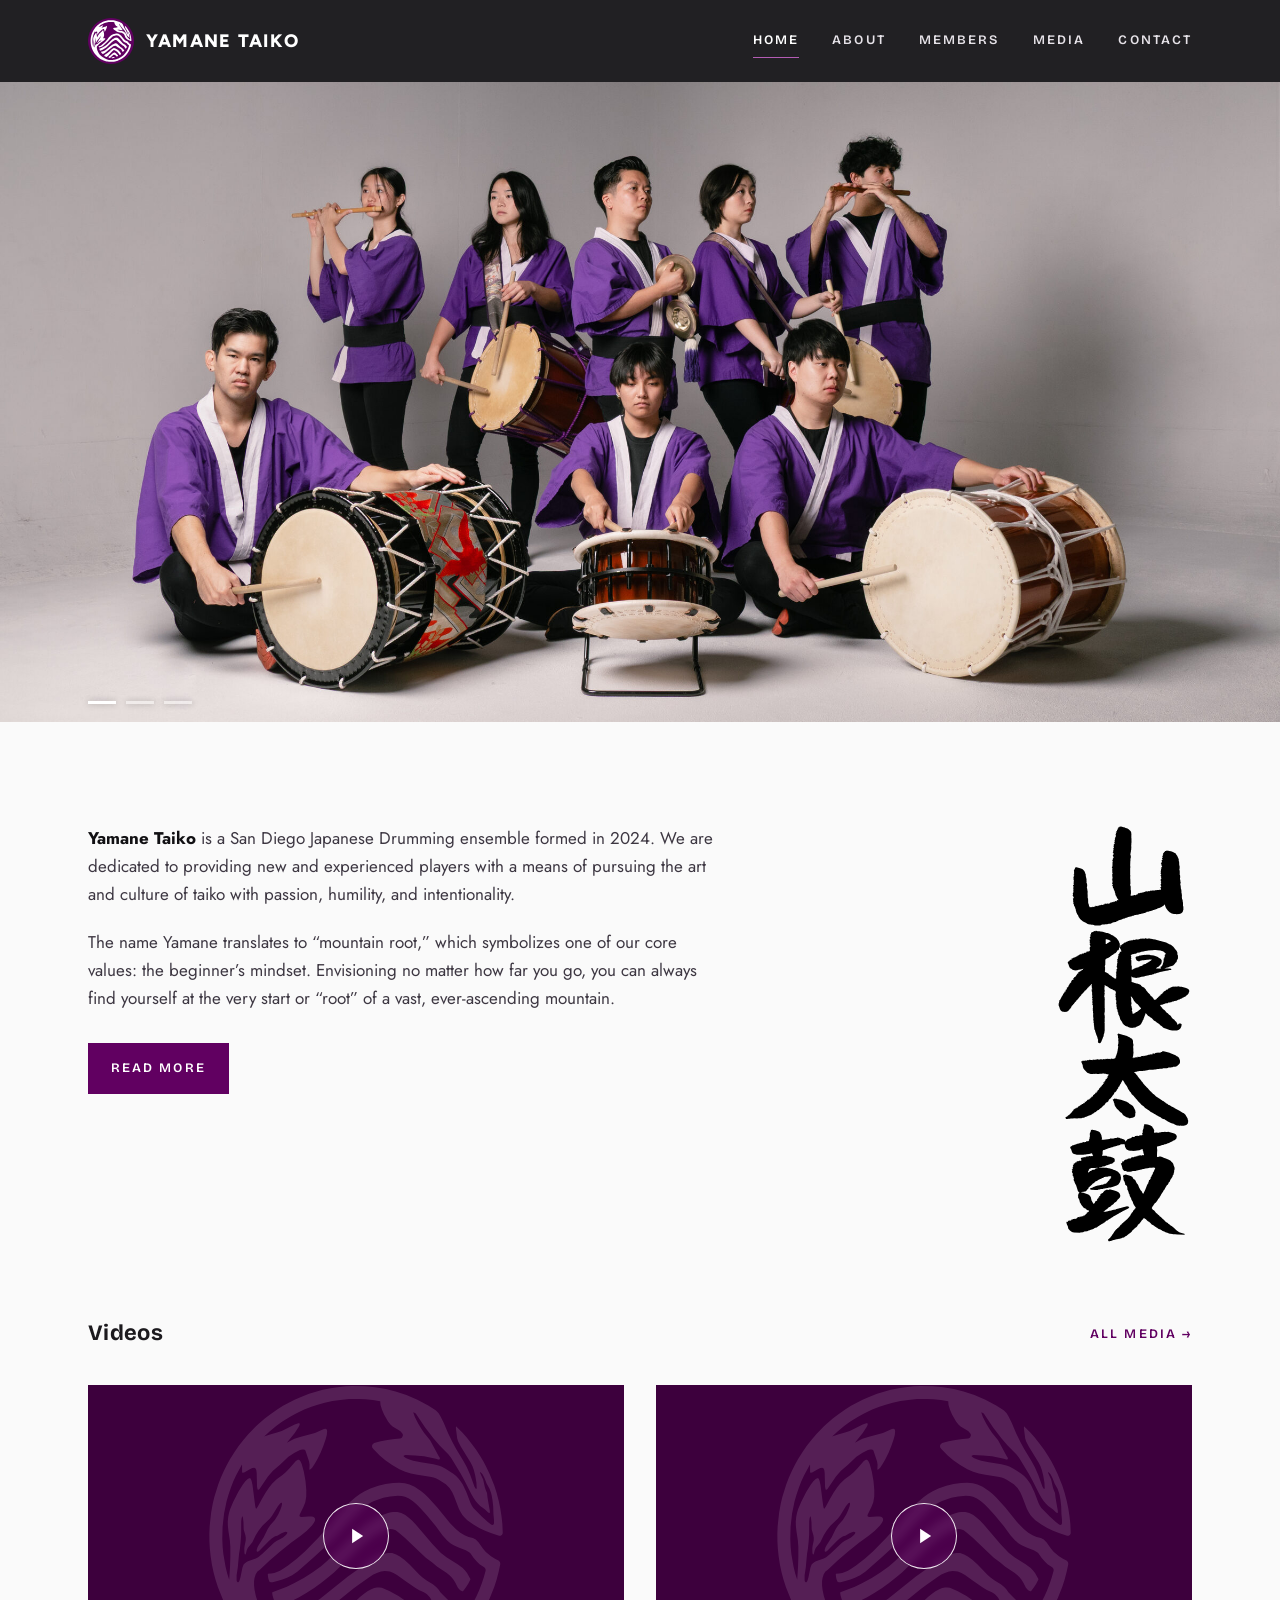
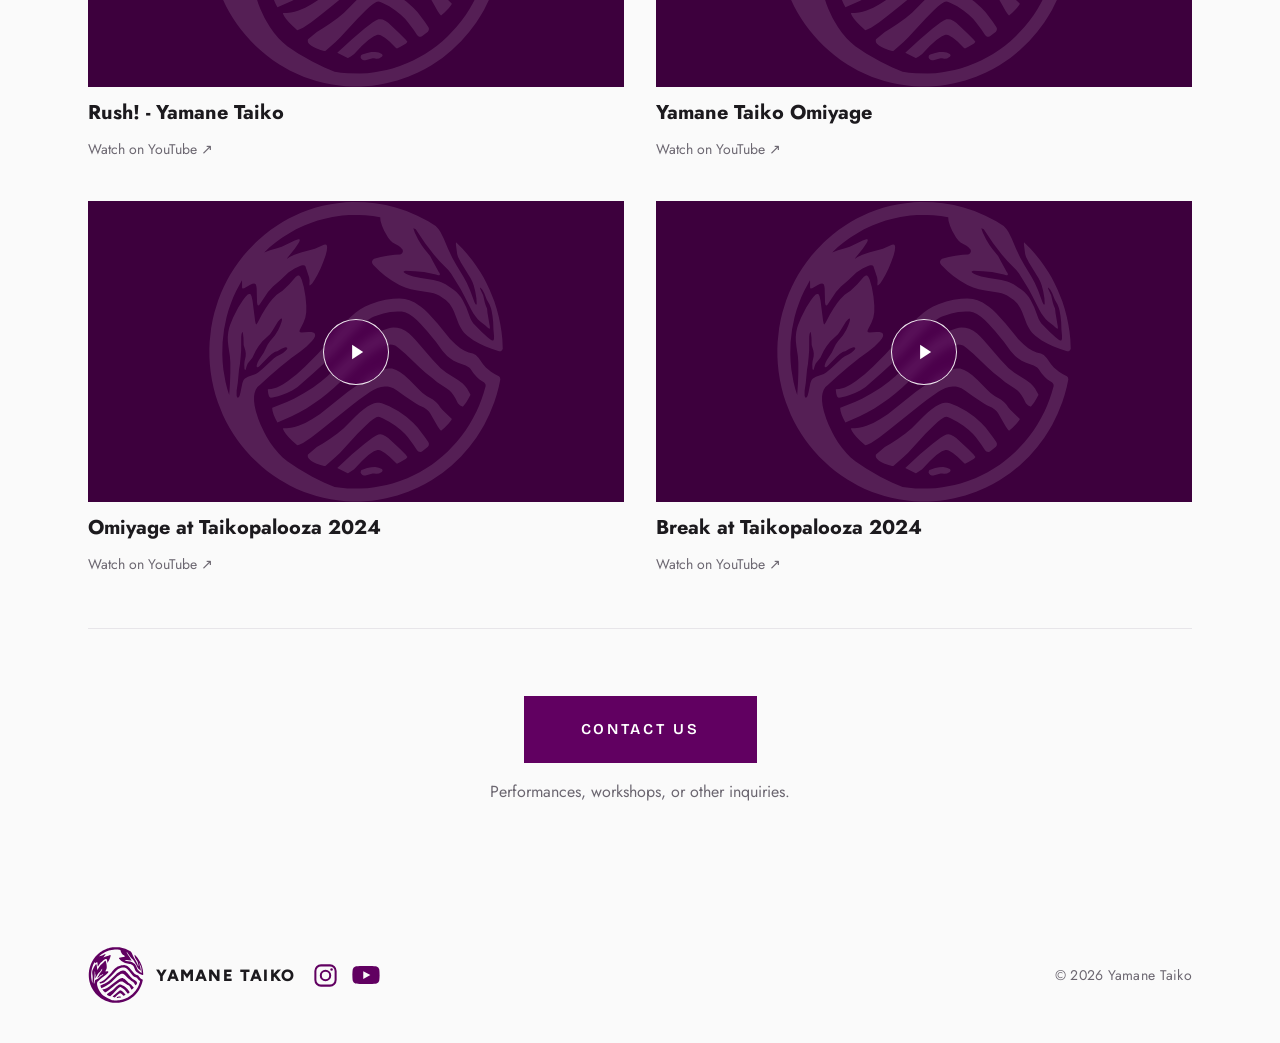
==== index.html @ 944aabe7 "Add files via upload" ====
<!doctype html>
<html lang="en"><head><meta charset="utf-8"><meta name="viewport" content="width=device-width,initial-scale=1">
<title>Yamane Taiko</title>
<meta name="referrer" content="strict-origin-when-cross-origin">
<!-- Link preview (Discord, iMessage, Facebook, etc.) -->
<meta property="og:type" content="website">
<meta property="og:site_name" content="Yamane Taiko">
<meta property="og:title" content="YAMANE TAIKO">
<meta property="og:url" content="https://yamanetaiko.org/">
<meta property="og:image" content="https://yamanetaiko.org/assets/og-image.jpg">
<meta property="og:image:width" content="1200">
<meta property="og:image:height" content="630">
<meta name="twitter:card" content="summary_large_image">
<meta name="twitter:title" content="YAMANE TAIKO">
<meta name="twitter:image" content="https://yamanetaiko.org/assets/og-image.jpg">
<meta name="theme-color" content="#610061">
<link rel="icon" type="image/svg+xml" href="assets/YAM_LOGO_ROUND_BIG.svg">
<link rel="preconnect" href="https://fonts.googleapis.com">
<link rel="preconnect" href="https://fonts.gstatic.com" crossorigin>
<link rel="stylesheet" href="https://fonts.googleapis.com/css2?family=Bricolage+Grotesque:opsz,wdth,wght@12..96,75..100,200..800&family=Jost:wght@300..700&family=Figtree:wght@800&display=swap">
<link rel="stylesheet" href="css/style.css?v=8">

</head><body data-page="home">
<header class="site-head">
  <div class="wrap">
    <a class="brand" href="/" data-link>
      <img class="logo" src="assets/YAM_LOGO_ROUND_BIG.svg" alt="" width="40" height="40">
      <span class="wordmark"><span class="kern-ya">Y</span><span class="kern-am">a</span><span class="kern-ma">m</span><span class="kern-an">a</span>ne <span class="kern-ta">T</span><span class="kern-ai">a</span>i<span class="kern-ko">k</span>o</span>
    </a>
    <button class="menu-btn" id="menuBtn" aria-label="Menu" aria-controls="nav" aria-expanded="false">
      <span class="burger" aria-hidden="true"><span></span><span></span><span></span></span>
    </button>
    <nav class="nav caps" id="nav" aria-label="Main">
      <a href="/">Home</a>
      <a href="/about">About</a>
      <a href="/members">Members</a>
      <a href="/media">Media</a>
      <a href="/contact">Contact</a>
    </nav>
  </div>
</header>

<main>
<section data-page="home">
  <div class="hero" aria-roledescription="carousel" aria-label="Yamane Taiko photos"><h1 class="sr-only">Yamane Taiko</h1>
    <div class="slides" id="slides"></div>
    <button class="hero-nav prev" type="button" aria-label="Previous photo"><svg viewBox="0 0 24 24" width="28" height="28" aria-hidden="true"><path d="M15 5l-7 7 7 7" fill="none" stroke="currentColor" stroke-width="1.8" stroke-linecap="round" stroke-linejoin="round"/></svg></button>
    <button class="hero-nav next" type="button" aria-label="Next photo"><svg viewBox="0 0 24 24" width="28" height="28" aria-hidden="true"><path d="M9 5l7 7-7 7" fill="none" stroke="currentColor" stroke-width="1.8" stroke-linecap="round" stroke-linejoin="round"/></svg></button>
    <div class="hero-dots"><div class="wrap"><div class="dots" id="dots" role="group" aria-label="Choose slide"></div></div></div>
  </div>

  <div class="block intro-block"><div class="wrap intro">
    <div class="prose">
      <p><strong class="lead">Yamane Taiko</strong> is a San Diego Japanese Drumming ensemble formed in 2024. We are dedicated to providing new and experienced players with a means of pursuing the art and culture of taiko with passion, humility, and intentionality.</p>
      <p>The name Yamane translates to “mountain root,” which symbolizes one of our core values: the beginner’s mindset. Envisioning no matter how far you go, you can always find yourself at the very start or “root” of a vast, ever-ascending mountain.</p>
      <div class="btns caps"><a class="btn dark" href="/about">Read more</a></div>
    </div>
    <img class="k" src="assets/Yamane-Kanji-black.svg" alt="山根太鼓">
  </div></div>

  <div class="block"><div class="wrap">
    <div class="sec-head">
      <h2>Videos</h2>
      <a class="link-arrow caps" href="/media">All media →</a>
    </div>
    <div class="videos" id="homeVideos"></div>
  </div></div>

  <div class="block cta"><div class="wrap">
    <div class="caps"><a class="btn dark" href="/contact">Contact us</a></div>
    <p>Performances, workshops, or other inquiries.</p>
  </div></div>
</section>
</main>



<footer class="site-foot">
  <div class="wrap">
    <div class="foot-brand"><span class="foot-mark" aria-hidden="true"><svg aria-hidden="true" xmlns="http://www.w3.org/2000/svg" viewBox="0 0 988.0 1010.2"><path fill="currentColor" fill-rule="evenodd" d="M582.5 902.0L580.2 898.8L569.8 894.0L557.8 892.0L545.2 892.5L531.2 895.2L514.8 900.8L512.0 902.2L510.2 904.2L509.0 909.8L511.2 914.8L515.2 918.2L520.0 920.0L525.0 920.0L549.5 913.2L554.2 913.2L561.5 914.8L570.8 913.5L580.0 908.2L582.2 905.5ZM665.8 857.8L659.8 850.2L640.5 830.8L601.5 794.2L592.8 788.2L583.0 783.8L575.2 782.2L568.8 782.8L560.0 786.5L549.0 793.5L521.5 814.5L479.5 850.2L431.0 894.8L465.8 912.5L467.0 912.5L476.2 907.2L487.5 899.0L513.5 871.2L535.2 851.8L553.5 839.2L565.5 834.8L570.2 834.8L576.5 836.5L590.5 844.5L606.0 857.2L626.8 877.5L630.8 880.5L641.0 875.8L661.2 864.0ZM737.8 813.0L735.8 808.2L724.0 790.8L700.0 759.5L684.8 743.0L662.2 723.2L636.0 704.8L605.2 688.0L580.2 677.5L571.8 676.0L564.0 676.2L554.5 678.2L543.2 682.8L532.2 689.0L519.5 698.0L507.0 708.2L491.8 722.2L452.8 762.0L431.5 779.0L405.8 797.8L382.8 813.0L362.5 825.0L333.0 849.8L332.2 851.8L332.2 856.5L333.2 860.0L336.2 864.2L343.0 870.5L351.5 875.8L360.0 879.8L375.0 885.2L387.0 888.8L391.0 888.5L425.2 858.5L440.5 843.5L498.5 780.5L525.0 753.8L540.0 740.2L550.8 731.8L561.5 724.8L567.8 722.8L573.0 723.8L582.8 728.0L605.0 739.5L625.8 753.0L643.8 767.5L658.0 781.2L667.5 792.2L686.0 816.8L698.2 835.5L702.5 839.5L705.8 840.8L709.8 841.0L713.0 840.2L716.8 838.0L734.5 824.0L737.5 818.8ZM814.8 731.0L783.5 700.2L776.2 692.0L770.0 682.8L762.2 674.8L751.0 665.2L731.5 654.2L716.5 643.0L706.0 633.5L673.0 599.8L655.5 583.8L640.5 572.8L628.0 566.0L614.5 561.2L602.2 560.8L587.8 563.8L570.8 570.2L553.2 579.2L533.8 591.8L466.5 639.5L373.5 714.0L346.2 731.8L323.8 743.8L301.5 753.0L288.0 757.2L276.0 760.0L262.2 761.8L250.8 761.5L249.2 762.8L249.2 764.5L252.8 771.8L259.0 781.0L268.2 792.0L279.8 803.8L297.0 819.0L303.2 817.2L316.2 810.8L343.8 793.0L374.0 769.5L484.0 680.8L503.5 666.0L541.5 639.2L551.8 633.0L565.5 626.8L577.2 623.2L589.8 621.5L600.2 621.8L607.2 623.0L619.2 627.5L631.0 634.8L657.8 654.2L690.5 676.2L704.2 684.5L721.0 692.2L730.5 698.5L737.8 705.5L742.0 711.0L767.5 755.5L774.5 765.8L778.5 769.8L790.2 759.8L802.5 747.5L812.0 736.0ZM876.8 648.2L865.5 628.2L858.8 619.5L851.0 611.5L835.2 599.5L796.5 575.5L777.2 560.0L750.2 531.5L693.8 466.0L682.0 453.5L671.5 443.8L658.8 434.2L645.2 427.5L632.0 424.0L619.2 423.5L610.8 424.5L601.0 426.8L579.5 434.8L551.8 449.2L528.5 464.8L509.2 480.0L488.5 498.5L397.8 587.2L376.8 605.0L348.8 625.5L318.8 644.5L286.0 662.5L262.2 673.8L213.5 692.5L213.0 694.5L214.2 703.5L218.2 716.8L224.2 731.0L230.5 742.5L278.2 721.5L303.0 709.0L327.2 695.0L353.5 678.0L376.5 661.5L397.5 645.0L420.0 625.8L437.2 609.8L510.2 537.8L525.5 524.5L541.2 512.2L560.5 499.2L579.5 489.0L595.0 483.2L608.8 481.0L616.2 481.5L622.0 483.0L626.5 485.2L637.2 493.0L658.0 510.8L706.2 557.2L727.5 576.5L748.0 592.0L766.0 607.0L796.5 627.2L806.0 634.5L812.8 641.0L819.8 649.8L826.5 660.8L835.0 677.5L842.5 685.2L850.0 688.8L852.0 689.0L862.0 675.8L870.0 663.0L876.8 649.8ZM481.0 2.5L460.0 3.5L432.0 6.2L409.0 9.8L382.2 15.2L359.5 21.2L336.5 28.5L309.5 38.8L288.0 48.2L268.5 58.0L249.2 68.8L232.2 79.2L207.2 96.5L188.2 111.2L168.8 128.0L157.8 138.2L132.8 164.0L117.2 182.0L101.2 202.5L87.5 222.0L72.0 246.8L61.0 266.5L51.0 286.5L41.2 308.5L32.2 331.8L19.2 373.8L14.0 395.8L8.5 425.5L3.5 471.2L2.5 495.8L2.8 523.0L4.0 545.5L6.8 572.2L11.0 599.2L16.5 625.2L23.0 649.8L31.0 674.8L47.5 716.0L58.5 738.8L69.5 759.0L82.8 780.8L95.2 799.2L109.0 817.8L125.0 837.2L143.0 857.0L158.0 872.0L177.8 890.0L194.8 904.0L215.5 919.5L237.2 934.0L271.8 953.8L295.5 965.2L320.0 975.5L361.0 989.2L384.2 995.2L408.8 1000.2L437.8 1004.5L459.5 1006.5L480.2 1007.5L509.8 1007.5L547.2 1004.8L569.2 1001.8L594.8 997.0L631.8 987.5L668.2 975.0L701.2 960.8L723.0 949.8L746.5 936.2L782.8 911.8L814.0 886.5L845.5 856.2L872.5 825.5L896.5 793.2L910.8 771.2L922.8 750.5L941.2 713.2L957.0 673.5L964.5 650.2L971.5 624.0L977.0 597.8L976.0 591.5L972.2 587.0L959.2 580.2L945.8 571.8L928.5 557.8L919.2 547.0L904.5 525.5L894.8 516.2L885.0 511.0L870.8 507.2L857.2 501.8L843.0 493.0L827.8 480.8L808.8 461.8L766.0 409.0L735.5 375.5L723.5 364.0L711.0 353.5L690.0 339.5L672.8 331.8L657.2 327.8L638.5 326.2L618.0 327.0L592.8 330.5L568.5 336.2L542.0 345.2L522.8 354.0L507.0 363.5L492.0 374.2L464.8 397.8L436.2 427.8L422.0 445.2L409.5 463.0L366.8 511.0L323.5 554.8L295.2 580.2L266.0 603.2L249.8 614.0L239.0 620.0L228.8 624.8L220.0 627.8L210.0 629.8L198.8 630.8L198.2 632.8L199.8 645.2L201.8 652.5L204.0 656.8L208.0 659.2L214.2 658.8L232.8 654.2L247.2 649.5L262.5 643.5L279.8 635.2L298.0 623.0L353.2 574.5L388.8 541.8L416.8 514.0L463.5 462.5L493.2 432.2L516.5 411.2L535.0 397.2L545.2 391.0L554.0 387.0L585.0 376.5L607.8 371.8L633.8 369.5L646.8 370.0L658.0 372.5L671.0 378.5L684.5 387.8L697.2 398.8L708.8 410.2L730.8 434.5L761.2 471.8L783.8 502.5L799.0 519.0L809.8 528.0L820.8 535.0L835.5 541.8L861.2 551.5L872.8 558.2L877.5 563.0L887.2 576.8L898.2 589.8L907.5 598.2L923.0 608.5L926.2 612.0L927.8 615.8L927.8 620.5L921.0 644.5L914.2 664.5L905.8 686.2L896.8 706.2L885.0 729.2L874.0 748.2L861.2 768.0L847.0 787.8L830.0 808.8L801.0 839.5L783.2 855.8L763.8 871.8L747.5 883.8L724.8 898.8L706.8 909.2L685.0 920.5L665.8 929.2L640.8 939.0L616.0 947.0L596.2 952.2L556.0 960.0L532.2 962.8L506.2 964.2L465.0 963.5L443.0 961.5L422.0 958.5L387.8 944.2L347.0 924.2L299.8 897.0L263.5 872.8L248.0 859.8L234.2 846.0L218.8 827.5L205.8 809.2L194.2 790.5L187.0 777.2L173.8 749.5L166.2 730.2L158.2 704.8L154.0 685.0L152.2 670.0L152.2 655.2L153.8 644.5L157.8 632.2L163.5 623.2L171.5 616.8L203.5 587.0L239.5 556.0L277.0 526.2L307.2 504.2L328.0 487.2L346.2 469.0L352.2 461.0L355.8 454.2L356.8 450.5L356.2 445.2L353.8 442.0L350.0 440.0L344.2 438.8L335.0 438.5L311.2 440.2L306.8 439.8L304.2 437.0L305.2 431.8L317.5 407.5L323.8 390.8L327.0 372.0L327.2 350.5L324.5 320.2L318.8 288.0L311.8 263.5L307.5 254.2L304.0 250.0L302.2 249.0L299.0 248.8L292.2 253.0L271.2 277.2L258.2 290.5L247.5 299.8L228.0 314.0L213.2 328.8L202.5 342.2L191.2 358.8L178.5 380.2L164.5 406.5L159.8 413.2L157.8 411.0L155.8 401.8L147.0 333.2L143.8 319.0L141.0 312.8L139.0 311.0L136.0 310.8L131.0 313.2L123.0 321.0L114.8 331.8L99.2 356.8L82.2 390.2L72.0 414.8L68.5 426.2L65.8 439.5L64.2 455.2L64.5 469.5L66.5 488.2L71.2 519.2L72.8 540.2L72.8 574.8L71.8 607.0L69.0 650.5L62.5 630.2L56.8 607.0L49.5 565.2L47.0 540.5L45.8 513.5L46.8 473.0L51.8 429.2L60.2 388.2L66.8 365.2L74.8 341.8L82.5 322.2L92.2 300.8L111.2 265.8L112.0 265.8L112.2 290.5L113.5 292.5L119.0 291.5L138.0 280.8L146.5 277.0L152.8 276.0L156.2 277.2L157.8 278.8L159.8 284.0L161.0 293.0L162.2 339.5L163.8 347.2L164.8 349.0L166.2 349.8L168.5 348.8L171.0 346.0L198.8 304.8L215.5 285.8L239.0 266.0L267.2 239.2L287.8 225.8L306.0 216.8L313.2 214.8L317.5 214.5L321.8 215.8L324.2 218.2L336.5 255.2L338.2 265.5L337.5 280.5L338.5 282.2L340.2 282.0L346.8 275.5L355.0 263.5L364.2 247.5L375.0 225.5L384.2 203.2L392.0 180.8L395.8 166.0L397.0 153.5L396.0 148.5L394.2 146.2L391.5 145.2L386.2 146.0L356.2 159.5L309.5 171.8L287.5 179.2L272.8 186.0L262.5 192.5L262.2 192.0L288.5 159.2L301.5 139.8L304.8 133.0L305.2 128.8L303.5 127.0L300.5 127.0L288.5 131.2L245.0 152.8L229.2 158.0L205.8 164.5L186.0 171.5L204.2 154.5L226.2 136.5L247.0 121.5L271.5 106.0L292.8 94.2L320.2 81.2L344.2 71.8L365.2 64.8L388.8 58.2L414.5 52.8L447.5 48.0L470.2 46.2L506.0 45.8L525.5 46.8L550.2 49.2L574.8 53.2L575.8 65.5L580.8 82.0L588.0 98.5L601.0 121.2L609.0 131.5L616.2 138.0L636.0 149.2L642.5 154.0L649.5 162.0L650.5 165.0L650.5 169.0L648.2 174.0L646.0 176.2L642.0 178.2L623.5 179.5L599.0 182.8L576.5 187.2L554.5 193.2L549.5 197.0L547.2 202.5L548.0 208.2L551.8 213.5L573.0 235.0L591.8 250.8L614.8 267.0L639.0 280.8L658.5 289.2L677.5 295.2L699.2 299.5L741.8 305.8L753.8 308.5L762.8 311.8L772.2 316.5L794.5 331.2L807.0 343.8L816.0 357.8L821.8 370.0L838.2 412.8L843.0 422.2L850.0 433.5L855.8 440.8L866.5 451.2L886.8 466.0L906.5 477.2L926.0 486.5L947.8 495.2L972.8 503.5L978.2 503.0L982.8 500.0L985.2 494.8L983.8 463.2L981.0 437.8L977.0 412.5L972.0 388.2L964.8 360.5L956.8 335.5L941.2 296.5L929.2 271.5L920.5 255.2L910.5 238.2L896.0 216.0L881.5 196.0L865.2 175.8L850.5 159.0L829.5 138.0L828.5 138.2L828.2 143.8L832.5 176.8L835.5 186.8L845.0 205.2L878.0 259.0L883.8 270.5L888.0 282.2L892.8 300.8L897.0 325.2L898.0 344.0L896.5 347.2L894.0 345.5L890.5 339.0L876.0 299.0L864.5 273.2L853.5 253.0L829.2 213.0L816.5 190.0L802.2 160.5L787.0 124.2L776.5 103.2L769.8 92.8L760.5 83.2L735.5 67.2L699.2 48.2L662.5 32.8L626.0 20.8L593.8 12.8L557.2 6.5L524.0 3.2ZM244.8 393.0L245.8 394.8L245.8 398.2L244.2 405.2L240.0 417.2L233.2 431.8L221.8 450.5L206.2 468.5L198.0 480.8L184.5 508.5L168.5 533.0L163.8 542.0L161.0 550.8L161.0 554.5L161.8 556.0L164.5 556.8L169.0 554.2L201.8 521.2L211.2 512.8L218.8 507.2L222.8 505.2L230.0 503.2L244.0 495.0L252.5 491.2L257.5 490.2L261.8 490.5L263.8 492.2L262.5 496.2L258.0 501.5L249.2 508.8L240.5 514.2L227.2 520.5L219.0 526.5L180.2 563.2L166.0 575.0L158.0 579.5L131.8 588.8L126.0 591.8L120.8 595.8L117.2 599.8L113.2 610.0L106.8 642.0L103.8 652.5L102.0 656.2L99.8 658.8L97.0 659.0L94.8 656.2L93.8 652.2L93.8 635.5L97.8 608.5L101.8 565.2L104.8 546.5L107.2 523.8L109.0 499.8L109.2 455.0L110.2 446.2L112.2 439.2L113.0 438.5L114.0 439.2L115.2 443.8L116.8 458.2L117.5 482.0L123.2 502.0L124.5 510.2L124.2 520.2L120.5 537.2L119.5 546.5L120.0 561.0L121.0 564.5L122.0 565.8L123.0 565.8L124.8 563.2L127.5 552.8L131.0 544.2L146.5 524.8L157.8 501.5L167.2 486.2L180.2 470.0L205.5 445.8L212.5 436.0L232.0 404.2L239.5 395.5L243.0 393.0ZM686.2 90.5L693.8 94.2L725.2 141.2L754.2 178.8L773.8 201.0L802.8 230.8L812.0 242.5L844.5 295.5L856.0 316.8L879.8 364.0L887.0 376.2L895.0 387.8L901.5 395.5L909.8 403.5L926.0 415.8L936.2 425.5L941.0 427.5L942.2 425.8L941.8 419.8L934.2 375.8L932.5 360.2L928.8 351.8L925.2 340.8L919.5 315.2L909.8 294.2L908.8 290.5L910.8 290.5L916.8 296.5L923.2 308.5L931.5 329.2L941.0 346.2L945.8 359.2L948.0 368.0L950.8 383.8L953.2 405.8L954.0 430.2L956.0 452.5L955.8 462.5L953.5 466.8L950.0 467.2L946.0 465.5L935.2 457.5L914.8 438.8L886.8 410.2L881.8 402.8L877.2 393.8L862.8 355.8L851.2 332.0L844.5 321.5L836.8 311.8L829.0 303.8L819.5 295.8L793.5 278.8L781.2 272.5L772.5 269.0L752.8 263.8L710.8 257.5L685.2 252.5L672.5 248.2L662.0 243.8L656.8 240.8L653.5 237.8L653.2 236.0L654.5 234.8L660.0 233.5L691.5 235.0L721.5 237.5L761.5 245.5L769.0 248.0L772.8 247.8L774.8 245.5L773.5 241.0L770.8 237.5L741.8 184.0L722.0 159.5L713.0 146.5L701.8 128.0L690.8 105.8L685.8 91.5Z"/></svg></span><span class="wordmark"><span class="kern-ya">Y</span><span class="kern-am">a</span><span class="kern-ma">m</span><span class="kern-an">a</span>ne <span class="kern-ta">T</span><span class="kern-ai">a</span>i<span class="kern-ko">k</span>o</span><div class="foot-social" id="footSocial"></div></div>
    <div class="foot-r"><small>© <span id="yr"></span> Yamane Taiko</small></div>
  </div>
</footer>

<script src="js/content.js?v=8"></script>
<script src="js/main.js?v=8"></script>
</body></html>
---- css/style.css ----
/* Layout: quiet gallery-style pages (lots of white space, small tracked caps nav) with one bold purple stage: the hero, where the brush kanji stands like a banner. */
:root{
  --plum:#610061;          /* team accent */
  --plum-deep:#3d003d;
  --black:#111013;         /* header, footer, accents */
  --ink:#1c1a1e;           /* headings */
  --text:#3d3742;          /* body text: soft plum-charcoal */
  --paper:#fafafa;         /* page ground */
  --mute:#6b6670;
  --line:#e7e5e9;
  --tile:#f3f2f4;
  --accent-text:#610061;
  --on-plum:#ffffff;
  --font-mark:"Bricolage Grotesque","Helvetica Neue",Arial,sans-serif;
  --font-title:"Bricolage Grotesque","Helvetica Neue",Arial,sans-serif;
  /* "YAMANE TAIKO" name in the header and footer */
  --font-wordmark:"Figtree","Helvetica Neue",Arial,sans-serif;
  --font-body:"Jost","Futura","Century Gothic","Helvetica Neue",system-ui,sans-serif;
  /* HEADING SIZE: page titles (About, Members, Media, Contact) and section headings (Videos, Follow us).
     clamp(smallest on phones, scales with screen width, largest on desktop) */
  --heading-size:clamp(1.125rem,2vw,1.375rem);
  --step--1:.8125rem; --step-0:1rem; --step-1:1.25rem; --step-2:1.75rem; --step-3:clamp(2rem,4vw,2.75rem); --step-4:clamp(2.75rem,8vw,6rem);
  --gutter:clamp(22px,5vw,48px); --max:1200px;
  color-scheme:light;
}
*{box-sizing:border-box}
::selection{background:#b45cb4;color:#fff}
html{background:var(--paper)}
body{margin:0;background:var(--paper);color:var(--text);font-family:var(--font-body);font-size:var(--step-0);line-height:1.65;-webkit-font-smoothing:antialiased}
a{color:inherit}
h1,h2,h3{text-wrap:balance;margin:0;line-height:1.1;color:var(--ink)}
p{margin:0}
.sr-only{position:absolute;width:1px;height:1px;overflow:hidden;clip:rect(0 0 0 0);white-space:nowrap}
.wrap{max-width:var(--max);margin-inline:auto;padding-inline:var(--gutter)}
.caps{font-family:var(--font-mark);font-weight:600;font-size:var(--step--1);letter-spacing:.16em;text-transform:uppercase}
:focus-visible{outline:2px solid var(--accent-text);outline-offset:3px}

/* ---------- header ---------- */
.site-head{position:sticky;top:env(safe-area-inset-top,0px);z-index:20;color:#fff;background:none}
/* translucent frosted header: page shows through faintly as you scroll */
.site-head::before{content:"";position:absolute;inset:0;z-index:-1;pointer-events:none;background:rgba(17,16,19,.93);-webkit-backdrop-filter:blur(20px) saturate(1.2);backdrop-filter:blur(20px) saturate(1.2)}
@supports not ((backdrop-filter:blur(1px)) or (-webkit-backdrop-filter:blur(1px))){.site-head::before{background:rgba(17,16,19,.94)}}
.site-head .wrap{display:flex;align-items:center;justify-content:space-between;gap:24px;min-height:64px}
@media (min-width:761px){ .site-head .wrap{min-height:82px} .site-head .brand .logo{width:46px;height:46px} .site-head .brand .wordmark{font-size:1.13rem} }
.brand{color:#fff;display:flex;align-items:center;gap:12px;text-decoration:none}
.brand .logo{width:40px;height:40px;flex:none;display:block}
.wordmark .kern-ya{letter-spacing:.00em} /* pulls the A of YAMANE closer to the Y */
.wordmark .kern-am{letter-spacing:.07em} /* A → M in YAMANE */
.wordmark .kern-ma{letter-spacing:.07em} /* M → A in YAMANE */
.wordmark .kern-an{letter-spacing:.07em} /* A → N in YAMANE */
.wordmark .kern-ta{letter-spacing:.03em} /* T → A in TAIKO */
.wordmark .kern-ai{letter-spacing:.06em} /* pulls the I of TAIKO closer to the A */
.wordmark .kern-ko{letter-spacing:.03em} /* pulls the O of TAIKO closer to the K */
.wordmark{font-family:var(--font-wordmark);font-weight:800;letter-spacing:.09em;text-transform:uppercase;line-height:1}
.brand .wordmark{font-size:1.02rem}
.nav{display:flex;gap:clamp(16px,2.6vw,36px)}
.nav a{text-decoration:none;color:#e6e2e8;padding-block:6px;border-bottom:1.5px solid transparent;transition:color .2s,border-color .2s}
.nav a:hover{color:#fff}
.nav a[aria-current="page"]{color:#fff;border-color:#b45cb4}
.menu-btn{display:none;background:none;border:0;color:#fff;padding:10px 8px;cursor:pointer}
.burger{display:block;position:relative;width:22px;height:14px}
.burger span{position:absolute;left:0;width:100%;height:1.6px;background:currentColor;transition:transform .22s cubic-bezier(.4,0,.2,1),opacity .15s,top .22s cubic-bezier(.4,0,.2,1)}
.burger span:nth-child(1){top:0}.burger span:nth-child(2){top:6.2px}.burger span:nth-child(3){top:12.4px}
.menu-btn[aria-expanded="true"] .burger span:nth-child(1){top:6.2px;transform:rotate(45deg)}
.menu-btn[aria-expanded="true"] .burger span:nth-child(2){opacity:0;transform:scaleX(.2)}
.menu-btn[aria-expanded="true"] .burger span:nth-child(3){top:6.2px;transform:rotate(-45deg)}
@media (max-width:760px){
  .menu-btn{display:block}
  .nav{position:absolute;inset:100% 0 auto 0;flex-direction:column;gap:0;background:var(--black);padding:8px var(--gutter) 16px;display:flex;visibility:hidden;opacity:0;transform:translateY(-4px);transition:opacity .18s ease,transform .2s ease-out,visibility 0s linear .2s}
  .nav.open{visibility:visible;opacity:1;transform:none;transition:opacity .18s ease,transform .2s ease-out,visibility 0s}
  .nav a{opacity:0;transform:translateY(-2px);transition:opacity .18s,transform .18s}
  .nav.open a{opacity:1;transform:none}
  .nav.open a:nth-child(2){transition-delay:.02s}.nav.open a:nth-child(3){transition-delay:.04s}.nav.open a:nth-child(4){transition-delay:.06s}.nav.open a:nth-child(5){transition-delay:.08s}
  .nav a{padding-block:12px;border-bottom:0}
  .nav a[aria-current="page"]{color:#fff;text-decoration:underline;text-underline-offset:6px;text-decoration-thickness:2px;text-decoration-color:#b45cb4}
}

/* ---------- page switching ---------- */
main > section[data-page]{display:block}
main > section[data-page]{animation:rise .5s ease both}
@keyframes rise{from{transform:translateY(8px)}to{transform:none}}
@media (prefers-reduced-motion:reduce){main > section[data-page]{animation:none}.burger span,.nav,.nav a{transition:none!important}}

/* ---------- hero slideshow ---------- */
/* About 2:1 on desktop, taller on small screens; never taller than the window so the whole group stays in frame; on very wide screens the photo is shown whole with a blurred copy filling the sides. */
.hero{--h:min(max(50vw,calc(240px + 20vw)),calc(100vh - 120px),960px);--w:min(100%,calc(var(--h) * 2));position:relative;overflow:hidden;background:var(--plum);color:#fff;height:var(--h)}
.slides{position:absolute;inset:0}
.slide{position:absolute;inset:0;opacity:0;z-index:0;transition:opacity 1.2s ease;display:grid;place-items:center;overflow:hidden}
.slide.on{opacity:1;z-index:2}
.slide.prev{opacity:1;z-index:1;transition:none}
.slide.empty{background:var(--plum)}
.slide canvas.bg{position:absolute;inset:0;width:100%;height:100%;filter:blur(24px);transform:scale(1.1)}
.slide img.fg{position:absolute;top:0;left:50%;height:100%;width:var(--w);max-width:none;transform:translateX(-50%);object-fit:cover;object-position:center 80%}
.hero.letterbox .slide img.fg{-webkit-mask-image:linear-gradient(to right,transparent 0,#000 clamp(40px,5vw,110px),#000 calc(100% - clamp(40px,5vw,110px)),transparent 100%);mask-image:linear-gradient(to right,transparent 0,#000 clamp(40px,5vw,110px),#000 calc(100% - clamp(40px,5vw,110px)),transparent 100%)}
.slide.whole img.fg{width:auto;max-width:100%;object-fit:contain;-webkit-mask-image:linear-gradient(to right,transparent 0,#000 60px,#000 calc(100% - 60px),transparent 100%);mask-image:linear-gradient(to right,transparent 0,#000 60px,#000 calc(100% - 60px),transparent 100%)}
.slide.whole canvas.bg{filter:blur(30px) brightness(.9)}
.slide .ph{width:min(60%,520px);opacity:.14;color:#fff}
.slide .ph-label{position:absolute;top:24px;right:var(--gutter);font-size:var(--step--1);opacity:.6}
.hero::after{content:"";position:absolute;inset:auto 0 0 0;height:90px;background:linear-gradient(to bottom,rgba(10,0,10,0),rgba(10,0,10,.28));pointer-events:none}
.dots button{box-shadow:0 0 6px rgba(0,0,0,.25)}
.hero-nav{all:unset;box-sizing:border-box;position:absolute;top:0;bottom:0;width:clamp(56px,16%,240px);z-index:2;cursor:pointer;display:flex;align-items:center;color:#fff;opacity:0;transition:opacity .25s}
.hero-nav.prev{left:0;justify-content:flex-start;padding-left:clamp(12px,2vw,28px);background:linear-gradient(to right,rgba(10,0,10,.28),rgba(10,0,10,0))}
.hero-nav.next{right:0;justify-content:flex-end;padding-right:clamp(12px,2vw,28px);background:linear-gradient(to left,rgba(10,0,10,.28),rgba(10,0,10,0))}
.hero-nav svg{filter:drop-shadow(0 1px 6px rgba(0,0,0,.35));transition:transform .2s}
.hero-nav:hover,.hero-nav:focus-visible{opacity:1}
.hero-nav.prev:hover svg{transform:translateX(-3px)} .hero-nav.next:hover svg{transform:translateX(3px)}
@media (hover:none){ .hero-nav{opacity:.0} }
.hero-dots{position:absolute;inset:auto 0 0 0;z-index:2;padding-block:18px}
.dots{display:flex;gap:10px}
.dots button{width:28px;height:3px;border:0;padding:0;background:rgba(255,255,255,.4);cursor:pointer}
.dots button[aria-current="true"]{background:#fff}
@media (prefers-reduced-motion:reduce){.slide{transition-duration:.5s}}
.btns{display:flex;flex-wrap:wrap;gap:12px}
.btn{display:inline-flex;align-items:center;gap:10px;padding:14px 22px;text-decoration:none;border:1.5px solid currentColor;cursor:pointer;background:none;color:inherit;font:inherit}
.btn.solid{background:#fff;color:var(--black);border-color:#fff}
.btn.dark{background:var(--plum);color:#fff;border-color:var(--plum)}
.btn.dark:hover{background:var(--plum-deep);border-color:var(--plum-deep)}
.btn.plum{background:var(--plum);color:var(--on-plum);border-color:var(--plum)}
.btn{transition:background-color .12s ease-out,border-color .12s ease-out,color .12s ease-out}
.btn.plum:hover{background:var(--plum-deep);border-color:var(--plum-deep)}
.btn.solid:hover{background:transparent;color:#fff}
.btn:not(.dark):not(.plum):not(.solid):hover{background:var(--plum);border-color:var(--plum);color:#fff}

/* ---------- common sections ---------- */
.block{padding-block:clamp(56px,8vw,104px)}
.sec-head{display:flex;justify-content:space-between;align-items:end;gap:24px;flex-wrap:wrap;margin-bottom:40px}
.sec-head h2{font-family:var(--font-title);font-weight:700;font-size:var(--heading-size);letter-spacing:.015em}
.link-arrow{color:var(--accent-text);text-decoration:none}
.link-arrow:hover{text-decoration:underline;text-underline-offset:4px}
.page-title{padding-block:clamp(48px,6vw,80px) clamp(32px,4vw,48px)}
.page-title + .block{padding-top:0}
[data-page="media"] .page-title,[data-page="members"] .page-title{padding-bottom:clamp(22px,2.6vw,34px)}
.page-title h1{font-family:var(--font-title);font-weight:800;font-size:var(--heading-size);letter-spacing:.04em;line-height:1}
.page-title p{max-width:60ch;color:var(--mute);margin-top:14px;font-size:.9375rem;line-height:1.6}
[data-page="contact"] .page-title{padding-bottom:clamp(36px,4.5vw,56px)}
.prose{max-width:64ch;display:grid;gap:1.1em}
.prose p{font-size:1.0625rem}
.sample{font-size:var(--step--1);color:var(--mute);margin-top:20px}

/* home sections */
.intro{display:grid;grid-template-columns:minmax(0,1.3fr) auto;gap:clamp(32px,8vw,120px);align-items:start}
.intro .k{height:clamp(240px,34vw,420px);width:auto;display:block}
.intro .prose{gap:1.2em}
.intro .lead{font-size:1em;font-weight:700;line-height:inherit;color:var(--black)}
@media (max-width:700px){ .intro{grid-template-columns:minmax(0,1fr) auto;gap:20px} .intro .k{height:220px;align-self:start} }
.intro .btns{margin-top:12px}
.cta{background:var(--paper)}
.cta .wrap{display:flex;flex-direction:column;align-items:center;text-align:center;gap:16px}
.cta .btn{padding:20px 56px;font-size:.9375rem;letter-spacing:.18em}
.block.cta{padding-top:0}
.block.cta .wrap::before{content:"";display:block;width:min(100%,var(--max) - 2 * var(--gutter));height:1px;background:var(--line);margin-bottom:clamp(36px,4vw,56px)}
.block:has(+ .block.cta){padding-bottom:clamp(36px,4vw,56px)}
.cta h2{font-family:var(--font-title);font-weight:700;font-size:var(--step-3);text-transform:uppercase;letter-spacing:.06em;margin-bottom:12px}
.cta p{color:var(--mute);max-width:52ch}
/* about */
.split{display:grid;grid-template-columns:minmax(0,1fr) minmax(0,1.4fr);gap:clamp(32px,6vw,96px);align-items:start}
@media (max-width:800px){ .split{grid-template-columns:1fr} }
.about-split{grid-template-columns:minmax(0,1.15fr) minmax(0,1fr);grid-template-areas:"photo title" "photo text";grid-template-rows:auto 1fr;align-items:start;row-gap:20px}
.about-split .about-photo{grid-area:photo}
.about-split .about-title{grid-area:title;font-family:var(--font-title);font-weight:800;font-size:var(--heading-size);letter-spacing:.04em;line-height:1}
.about-split .prose{grid-area:text}
.block.about-block{padding-top:clamp(48px,6vw,80px)}
.about-photo{margin:0}
@media (max-width:800px){ .about-split{grid-template-columns:1fr;grid-template-areas:"title" "photo" "text";grid-template-rows:auto;gap:24px} .block.about-block{padding-top:36px} }
.about-photo img{width:100%;height:auto;display:block}
.name-card{background:var(--plum);color:var(--on-plum);padding:48px;display:grid;place-items:center}
.name-card .k{height:clamp(260px,40vw,440px);color:var(--on-plum)} .name-card .k svg{height:100%;width:auto}
.name-card dl{margin:0;display:grid;gap:18px}
.name-card dt{font-size:1.5rem;font-weight:700;line-height:1.2}
.name-card dd{margin:0;opacity:.85;font-size:var(--step--1);line-height:1.5}
.drums{display:grid;grid-template-columns:repeat(auto-fit,minmax(220px,1fr));gap:clamp(28px,4vw,48px)}
.drums div{display:grid;gap:6px;align-content:start}
.drums h3{font-family:var(--font-title);font-weight:700;text-transform:uppercase;letter-spacing:.08em;font-size:var(--step-1);color:var(--accent-text)}
.drums p{color:var(--mute);font-size:.9375rem;line-height:1.6}

/* members (grid of portraits, Kodo-style) */
.roster{display:grid;grid-template-columns:repeat(4,minmax(0,1fr));gap:clamp(16px,2.4vw,32px) clamp(12px,2vw,28px)}
@media (max-width:900px){ .roster{grid-template-columns:repeat(3,minmax(0,1fr))} }
@media (max-width:560px){ .roster{grid-template-columns:repeat(2,minmax(0,1fr))} }
.member{display:grid;gap:12px;align-content:start;margin:0}
.portrait{aspect-ratio:2/3;max-width:100%;background:var(--tile);overflow:hidden;position:relative}
.portrait img{width:100%;height:100%;object-fit:cover;object-position:center top;display:block}
.portrait svg.ph{position:absolute;inset:auto 0 0 0;width:100%;height:85%;color:color-mix(in srgb,var(--mute) 35%,var(--tile))}
.member .n{font-weight:700;font-size:1.0625rem;line-height:1.3}

dialog.profile{border:0;padding:0;max-width:min(880px,calc(100vw - 32px));width:100%;background:var(--paper);color:var(--ink)}
dialog.profile::backdrop{background:color-mix(in srgb,#0c0410 75%,transparent)}
.profile-in{display:grid;grid-template-columns:minmax(0,1fr) minmax(0,1.2fr)}
.profile-in .portrait{aspect-ratio:3/4}
.profile-in .portrait img{filter:none}
.profile-body{padding:clamp(24px,4vw,48px);display:grid;gap:14px;align-content:start}
.profile-body h2{font-size:var(--step-2);font-weight:700}
.profile-body dl{display:grid;grid-template-columns:auto 1fr;gap:6px 20px;margin:8px 0;padding-block:8px}
.profile-body dt{color:var(--mute)} .profile-body dd{margin:0}
.close{position:absolute;top:12px;right:12px;width:40px;height:40px;border:0;background:var(--paper);color:var(--ink);cursor:pointer;font-size:1.4rem;line-height:1}
@media (max-width:640px){ .profile-in{grid-template-columns:1fr} .profile-in .portrait{aspect-ratio:4/3} }

/* media */
.tabs{display:flex;gap:32px;margin-bottom:36px}
.tabs.caps button{font-size:1rem;letter-spacing:.08em}
.tabs button{font:inherit;background:none;border:0;border-bottom:2px solid transparent;color:var(--mute);padding:0 0 12px;cursor:pointer;margin-bottom:-1px}
.tabs button[aria-selected="true"]{color:var(--ink);border-color:var(--plum)}
.videos{display:grid;grid-template-columns:repeat(2,minmax(0,1fr));gap:40px 32px}
@media (max-width:700px){ .videos{grid-template-columns:1fr} }
.block.intro-block{padding-bottom:clamp(24px,3vw,40px)}
.block.intro-block + .block{padding-top:clamp(24px,3vw,40px)}
.video{display:grid;gap:12px;align-content:start}
.thumb{all:unset;box-sizing:border-box;cursor:pointer;width:100%;aspect-ratio:16/9;max-width:100%;background:var(--plum-deep);position:relative;overflow:hidden;display:grid;place-items:center;color:#fff}
.thumb:focus-visible{outline:2px solid var(--accent-text);outline-offset:3px}
.thumb > img{position:absolute;inset:0;width:100%;height:100%;object-fit:cover;transition:transform .18s ease-out,filter .18s ease-out}
.thumb .play{position:relative;width:66px;height:66px;border-radius:50%;border:1.5px solid rgba(255,255,255,.9);background:rgba(97,0,97,.42);-webkit-backdrop-filter:blur(4px);backdrop-filter:blur(4px);display:grid;place-items:center;transition:background .12s ease-out,transform .14s cubic-bezier(.2,.9,.3,1.4)}
.thumb .play svg{display:block}
.thumb:hover .play,.thumb:focus-visible .play{background:rgba(97,0,97,.72);transform:scale(1.12)}
.thumb:active .play{transform:scale(.96);transition-duration:.06s}
.thumb:hover > img{transform:scale(1.035);filter:brightness(1.06)}
.thumb{transition:transform .14s cubic-bezier(.2,.9,.3,1.3),box-shadow .14s ease-out}
.thumb:hover{transform:translateY(-3px);box-shadow:0 12px 24px -12px rgba(61,0,61,.5)}
.thumb.playing,.thumb.playing:hover{transform:none;box-shadow:none}
@media (prefers-reduced-motion:reduce){.thumb,.thumb img,.thumb .play{transition:none}.thumb:hover,.thumb:hover img,.thumb:hover .play{transform:none}}
.thumb iframe{position:absolute;inset:0;width:100%;height:100%;border:0}
.thumb.playing{cursor:default}
.thumb .wm{position:absolute;top:50%;left:50%;transform:translate(-50%,-50%);width:55%;opacity:.12;line-height:0}
.video h3{font-size:var(--step-1);font-weight:700;line-height:1.35}
.video .yt{color:var(--mute);font-size:.875rem;text-decoration:none;justify-self:start}
.video .yt:hover{color:var(--accent-text)}
.photos{display:grid;grid-template-columns:repeat(3,minmax(0,1fr));gap:10px;grid-auto-flow:dense}
@media (max-width:700px){ .photos{grid-template-columns:repeat(2,minmax(0,1fr));gap:6px} }
.photos button{all:unset;box-sizing:border-box;cursor:zoom-in;display:block;position:relative;overflow:hidden;aspect-ratio:3/2;background:var(--tile)}
.photos button.tall{aspect-ratio:auto;grid-row:span 2}
.photos button:focus-visible{outline:2px solid var(--accent-text);outline-offset:3px}
.photos img{position:absolute;inset:0;width:100%;height:100%;object-fit:cover;transition:transform .18s ease-out,filter .18s ease-out}
.photos button:hover img{transform:scale(1.035);filter:brightness(1.06)}
.lightbox{position:fixed;inset:0;z-index:100;background:rgba(10,6,12,.94);display:grid;grid-template-columns:auto minmax(0,1fr) auto;align-items:center;padding:calc(env(safe-area-inset-top,0px) + 56px) 8px calc(env(safe-area-inset-bottom,0px) + 56px);opacity:0;visibility:hidden;transition:opacity .2s,visibility 0s .2s}
.lightbox.open{opacity:1;visibility:visible;transition:opacity .2s}
.lightbox figure{margin:0;height:100%;display:grid;place-items:center;min-width:0;touch-action:pan-y}
.lightbox img{max-width:100%;max-height:100%;object-fit:contain;display:block;box-shadow:0 20px 60px rgba(0,0,0,.5)}
.lb-btn{all:unset;box-sizing:border-box;cursor:pointer;color:#fff;width:56px;height:56px;display:grid;place-items:center;border-radius:50%;transition:background .12s}
.lb-btn:hover,.lb-btn:focus-visible{background:rgba(255,255,255,.12)}
.lb-close{position:absolute;top:calc(env(safe-area-inset-top,0px) + 8px);right:8px}
.lb-count{pointer-events:none;position:absolute;bottom:calc(env(safe-area-inset-bottom,0px) + 18px);left:0;right:0;text-align:center;color:rgba(255,255,255,.75);font-size:.875rem;letter-spacing:.08em;font-variant-numeric:tabular-nums}
@media (max-width:640px){ .lightbox{grid-template-columns:minmax(0,1fr);padding-inline:0} .lb-prev,.lb-next{position:absolute;bottom:calc(env(safe-area-inset-bottom,0px) + 4px)} .lb-prev{left:8px} .lb-next{right:8px} }
@media (max-width:640px){ .photos{grid-template-columns:repeat(2,minmax(0,1fr))} .photos figure:nth-child(n){grid-column:span 1;grid-row:span 1} .photos figure:nth-child(6n+1){grid-column:span 2} }

/* contact */
form.inquiry{max-width:760px}
.mail-link{color:var(--accent-text);text-decoration:underline;text-underline-offset:3px;text-decoration-thickness:1px;word-break:break-word}
.mail-link:hover{text-decoration-thickness:2px}
.follow-links{display:grid;gap:12px;justify-items:start}
.follow-links a{display:inline-flex;gap:8px;align-items:baseline;text-decoration:none;color:var(--ink);font-size:var(--step-1);transition:color .12s}
.follow-links a:hover{color:var(--accent-text)}
.block.follow-block{padding-top:0}
.follow-block .sec-head{margin-bottom:14px}
.contact-grid{display:grid;grid-template-columns:minmax(0,1.3fr) minmax(0,1fr);gap:clamp(40px,6vw,96px);align-items:start}
@media (max-width:860px){ .contact-grid{grid-template-columns:1fr} }
form.inquiry{display:grid;grid-template-columns:1fr 1fr;gap:22px 20px}
form.inquiry .full{grid-column:1/-1}
@media (max-width:560px){ form.inquiry{grid-template-columns:1fr} }
.field{display:grid;gap:8px;min-width:0}
.field label{color:var(--mute)}
.field input,.field select,.field textarea{font:inherit;color:var(--ink);background:transparent;border:0;border-bottom:1.5px solid var(--line);padding:10px 0;border-radius:0;width:100%}
.field select{background:var(--paper)}
.field textarea{min-height:140px;resize:vertical}
.field input:focus,.field select:focus,.field textarea:focus{outline:none;border-color:var(--plum)}
.form-note{grid-column:1/-1;font-size:.9375rem;color:var(--accent-text);font-weight:500}

/* footer */
.site-foot{background:var(--paper);color:var(--ink)}
.site-foot .wrap{display:flex;flex-wrap:wrap;justify-content:space-between;align-items:center;gap:20px 32px;padding-block:40px}
.foot-mark{width:56px;height:56px;color:var(--plum);flex:none;display:block}
.foot-mark svg{width:100%;height:100%;display:block}
.foot-brand{display:flex;align-items:center;gap:12px}
.foot-brand .wordmark{font-size:1.02rem;display:block}
.foot-social{display:flex;align-items:center;gap:0;margin-left:-2px}
.foot-social a{color:var(--plum);display:grid;place-items:center;width:40px;height:40px;transition:color .2s}
.foot-social a:hover{color:var(--plum-deep)}
.foot-r{display:grid;gap:4px;justify-items:end;text-align:right}
.foot-mail{color:var(--ink);text-decoration:none;font-weight:500;word-break:break-all}
.foot-mail:hover{color:var(--accent-text)}
.site-foot small{color:var(--mute);font-family:var(--font-body);font-weight:400;font-size:.875rem;letter-spacing:.02em}
@media (max-width:640px){
  .foot-brand{justify-content:center}
  .site-foot small{font-size:.75rem}
  .site-foot .wrap{flex-direction:column;align-items:center;gap:16px;padding-block:28px 32px}
  .foot-mark{width:48px;height:48px}
  .foot-r{justify-items:center;text-align:center;width:100%;margin-top:8px}
  body{font-size:.9375rem;line-height:1.58}
  .prose p{font-size:.9375rem}
  .block{padding-block:44px}
  .page-title{padding-block:36px 24px}
  .page-title p{margin-top:12px;font-size:.9375rem}
  .sec-head{margin-bottom:24px}
  .btn{padding:12px 18px}
  .videos{gap:28px}
  .name-card{padding:32px}
}

/* contact page: centered column */
[data-page="contact"] .page-title .wrap,[data-page="contact"] .follow-block .wrap{text-align:center}
[data-page="contact"] .page-title p{margin-inline:auto}
[data-page="contact"] form.inquiry{margin-inline:auto;text-align:left}
[data-page="contact"] form.inquiry .full.caps{display:flex;justify-content:center}
[data-page="contact"] .form-note{text-align:center}
[data-page="contact"] .follow-block .sec-head{justify-content:center}
[data-page="contact"] .follow-links{justify-items:center}

/* hidden spam trap for the contact form */
.hp{position:absolute;left:-9999px;width:1px;height:1px;opacity:0}
.btn:disabled{opacity:.7;cursor:wait;transform:none}
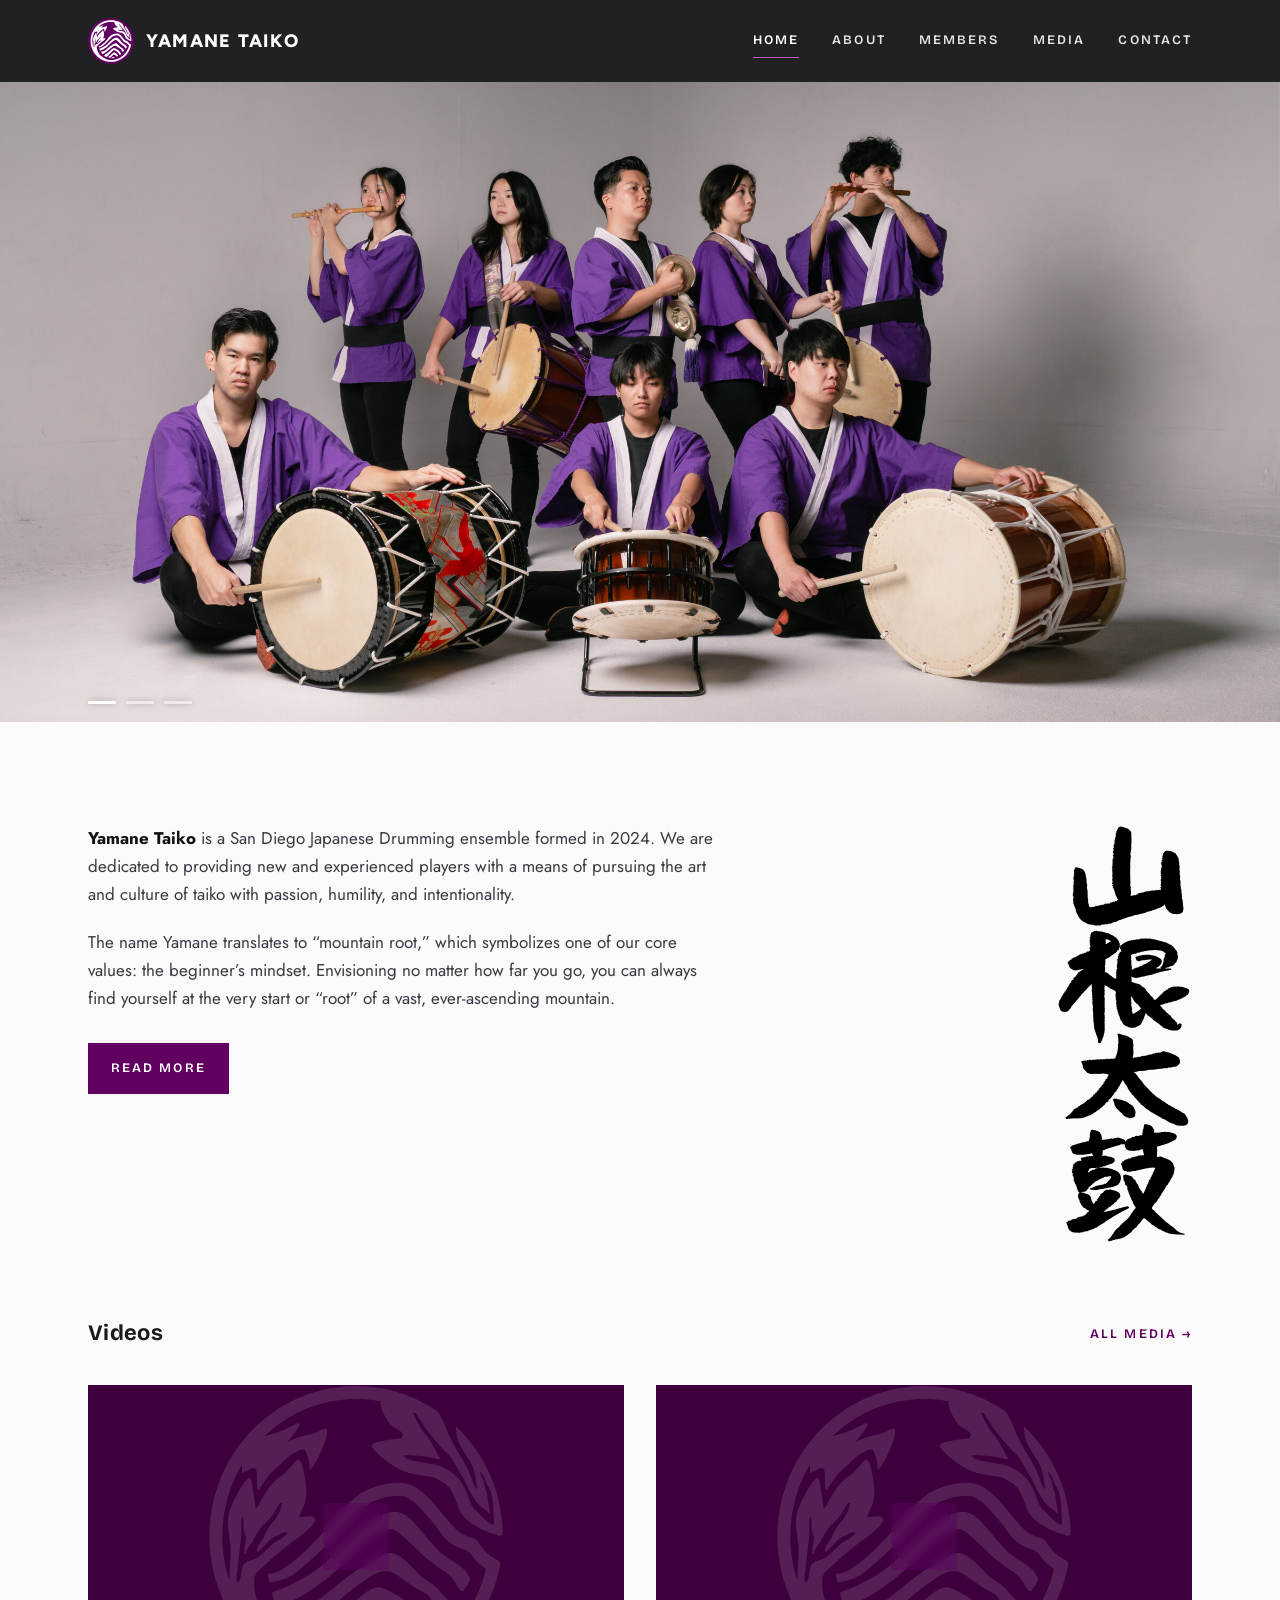
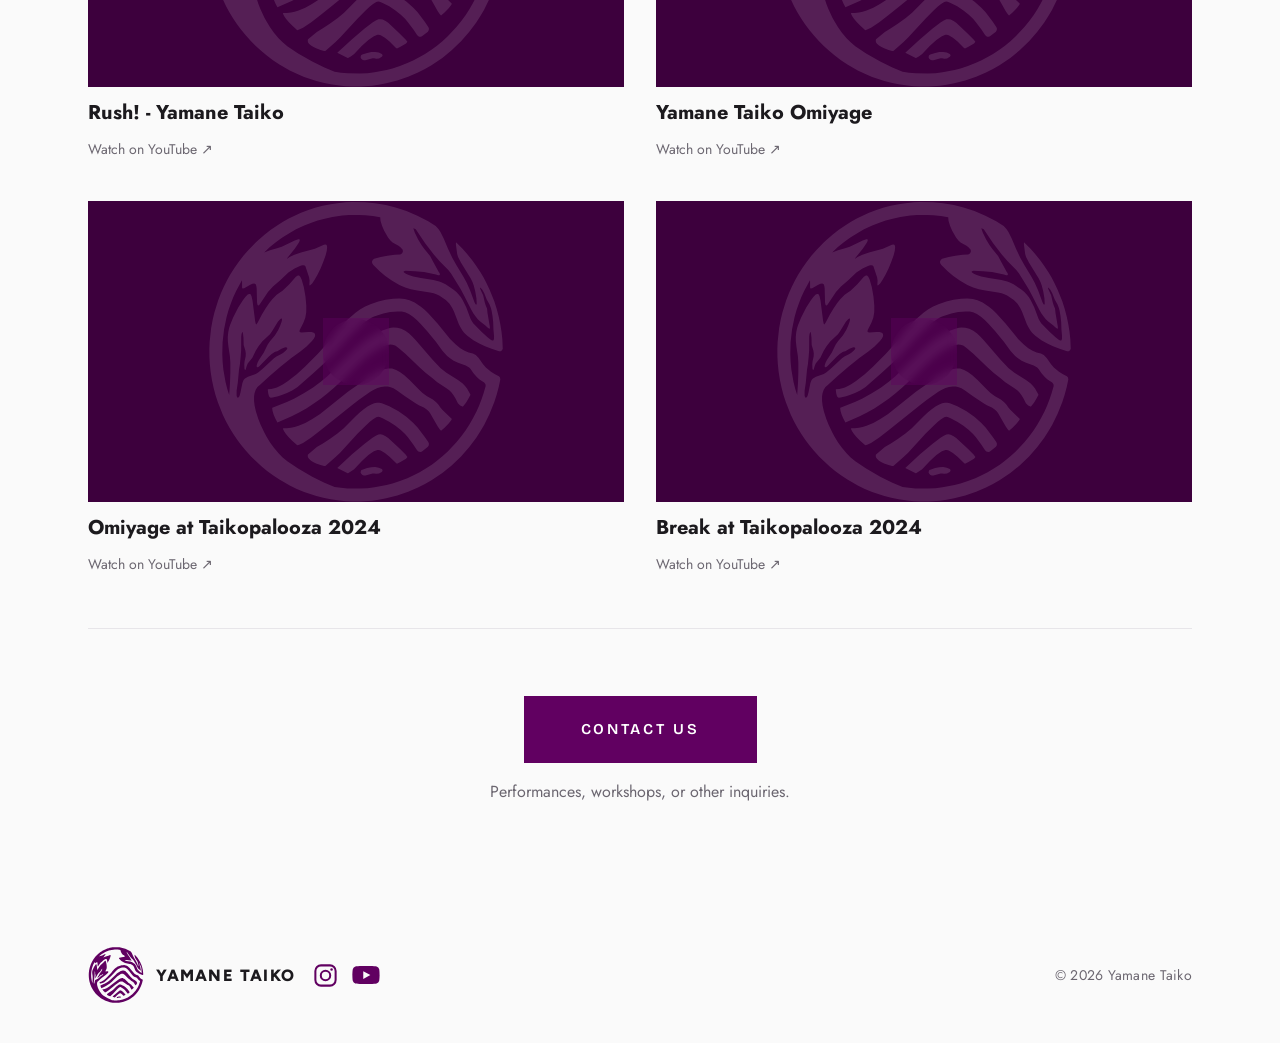
==== commit b6baadd4: "Add files via upload" ====
--- a/index.html
+++ b/index.html
@@ -18,7 +18,7 @@
 <link rel="preconnect" href="https://fonts.googleapis.com">
 <link rel="preconnect" href="https://fonts.gstatic.com" crossorigin>
 <link rel="stylesheet" href="https://fonts.googleapis.com/css2?family=Bricolage+Grotesque:opsz,wdth,wght@12..96,75..100,200..800&family=Jost:wght@300..700&family=Figtree:wght@800&display=swap">
-<link rel="stylesheet" href="css/style.css?v=8">
+<link rel="stylesheet" href="css/style.css?v=13">
 
 </head><body data-page="home">
 <header class="site-head">
@@ -82,6 +82,6 @@
   </div>
 </footer>
 
-<script src="js/content.js?v=8"></script>
-<script src="js/main.js?v=8"></script>
+<script src="js/content.js?v=13"></script>
+<script src="js/main.js?v=13"></script>
 </body></html>
--- a/css/style.css
+++ b/css/style.css
@@ -38,9 +38,10 @@
 /* ---------- header ---------- */
 .site-head{position:sticky;top:env(safe-area-inset-top,0px);z-index:20;color:#fff;background:none}
 /* translucent frosted header: page shows through faintly as you scroll */
+@property --menu-a{syntax:'<number>';inherits:false;initial-value:0}
 .site-head::before{content:"";position:absolute;inset:0;z-index:-1;pointer-events:none;background:rgba(17,16,19,.93);-webkit-backdrop-filter:blur(20px) saturate(1.2);backdrop-filter:blur(20px) saturate(1.2)}
 @supports not ((backdrop-filter:blur(1px)) or (-webkit-backdrop-filter:blur(1px))){.site-head::before{background:rgba(17,16,19,.94)}}
-.site-head .wrap{display:flex;align-items:center;justify-content:space-between;gap:24px;min-height:64px}
+.site-head .wrap{display:flex;align-items:center;justify-content:space-between;gap:24px;min-height:68px}
 @media (min-width:761px){ .site-head .wrap{min-height:82px} .site-head .brand .logo{width:46px;height:46px} .site-head .brand .wordmark{font-size:1.13rem} }
 .brand{color:#fff;display:flex;align-items:center;gap:12px;text-decoration:none}
 .brand .logo{width:40px;height:40px;flex:none;display:block}
@@ -66,10 +67,14 @@
 .menu-btn[aria-expanded="true"] .burger span:nth-child(3){top:6.2px;transform:rotate(-45deg)}
 @media (max-width:760px){
   .menu-btn{display:block}
-  .nav{position:absolute;inset:100% 0 auto 0;flex-direction:column;gap:0;background:var(--black);padding:8px var(--gutter) 16px;display:flex;visibility:hidden;opacity:0;transform:translateY(-4px);transition:opacity .18s ease,transform .2s ease-out,visibility 0s linear .2s}
+  .nav{position:absolute;inset:100% 0 auto 0;flex-direction:column;gap:0;background:none;padding:8px var(--gutter) 16px;display:flex;visibility:hidden;opacity:0;transform:translateY(-4px);transition:opacity .18s ease,transform .2s ease-out,visibility 0s linear .2s}
   .nav.open{visibility:visible;opacity:1;transform:none;transition:opacity .18s ease,transform .2s ease-out,visibility 0s}
   .nav a{opacity:0;transform:translateY(-2px);transition:opacity .18s,transform .18s}
   .nav.open a{opacity:1;transform:none}
+  /* menu panel: the header's one frosted layer always reaches down behind the menu, but that lower part is masked out.
+     Opening fades the mask in (same speed as the links), so header + menu are one seamless panel and the header itself never changes */
+  .site-head::before{bottom:calc(-1 * var(--menu-h,320px));-webkit-mask-image:linear-gradient(#000 0 68px,rgba(0,0,0,var(--menu-a)) 68px);mask-image:linear-gradient(#000 0 68px,rgba(0,0,0,var(--menu-a)) 68px);transition:--menu-a .18s ease}
+  .site-head.menu-open::before{--menu-a:1}
   .nav.open a:nth-child(2){transition-delay:.02s}.nav.open a:nth-child(3){transition-delay:.04s}.nav.open a:nth-child(4){transition-delay:.06s}.nav.open a:nth-child(5){transition-delay:.08s}
   .nav a{padding-block:12px;border-bottom:0}
   .nav a[aria-current="page"]{color:#fff;text-decoration:underline;text-underline-offset:6px;text-decoration-thickness:2px;text-decoration-color:#b45cb4}
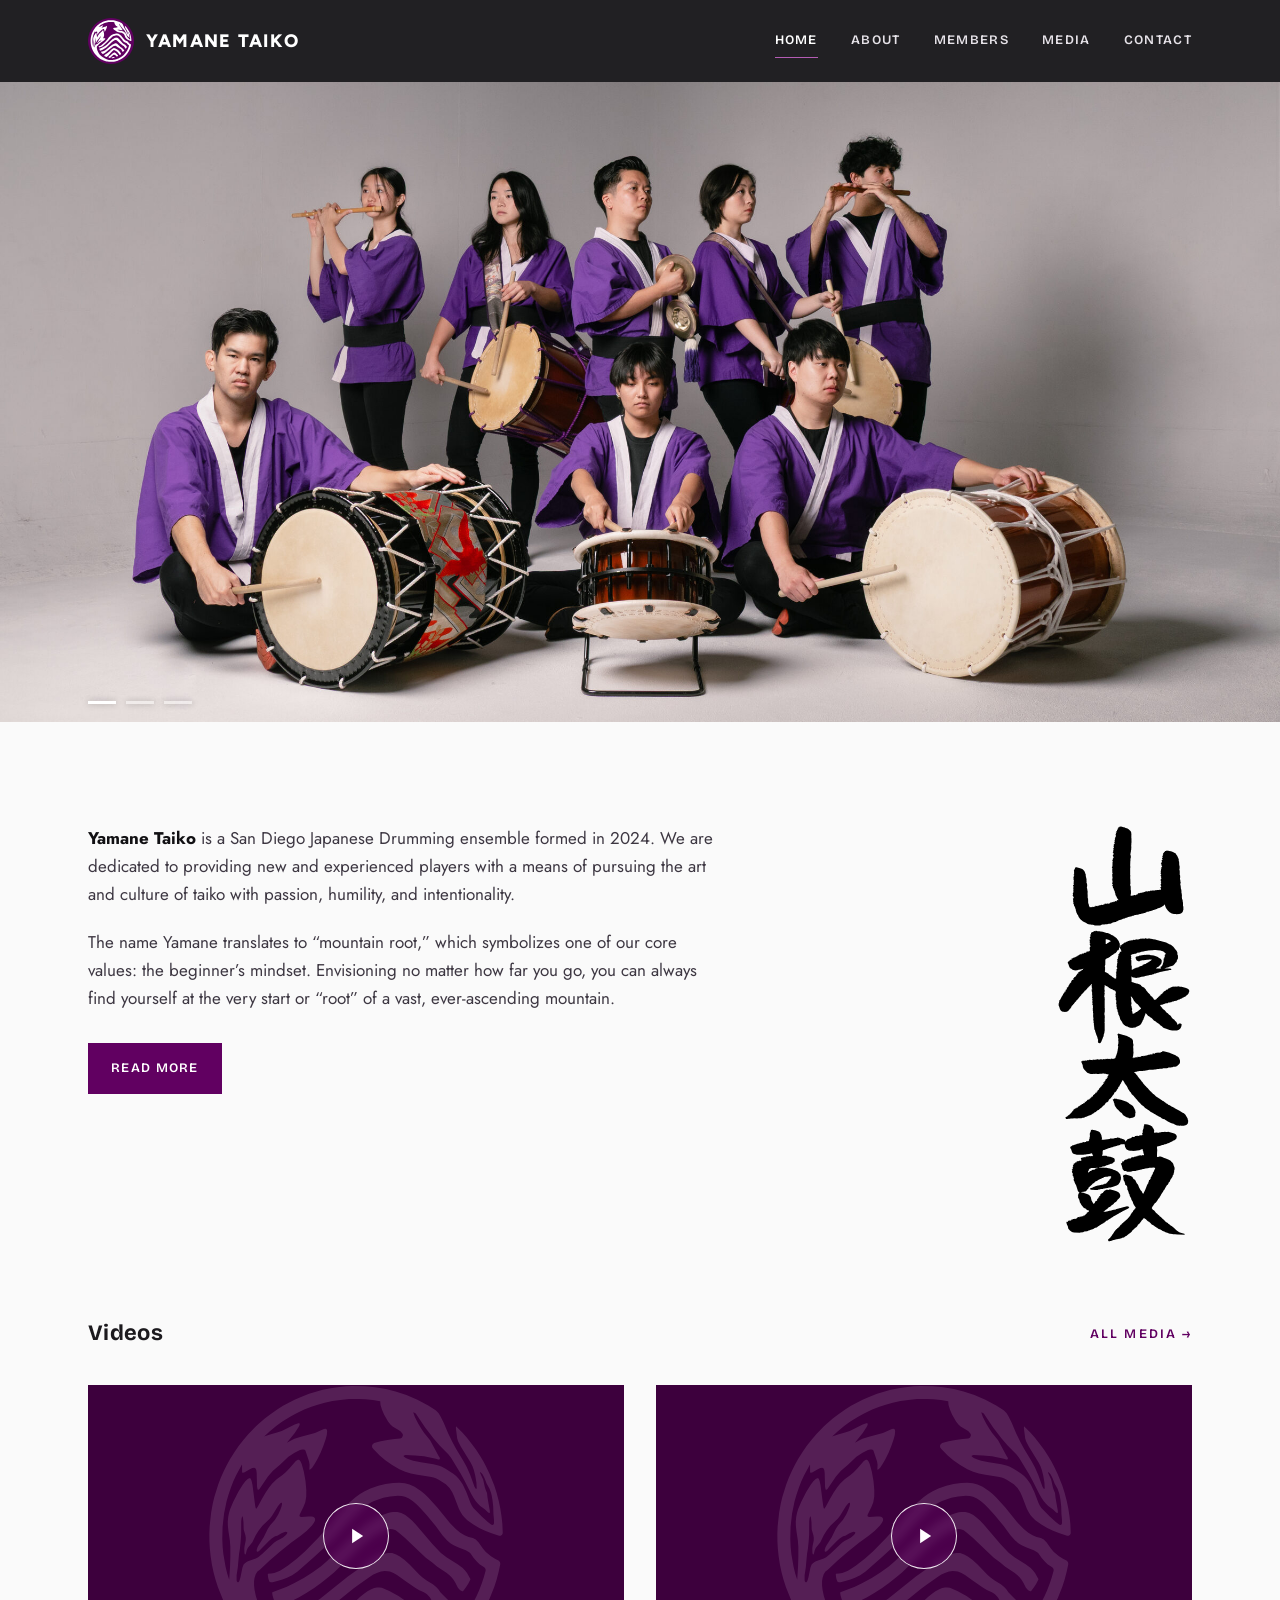
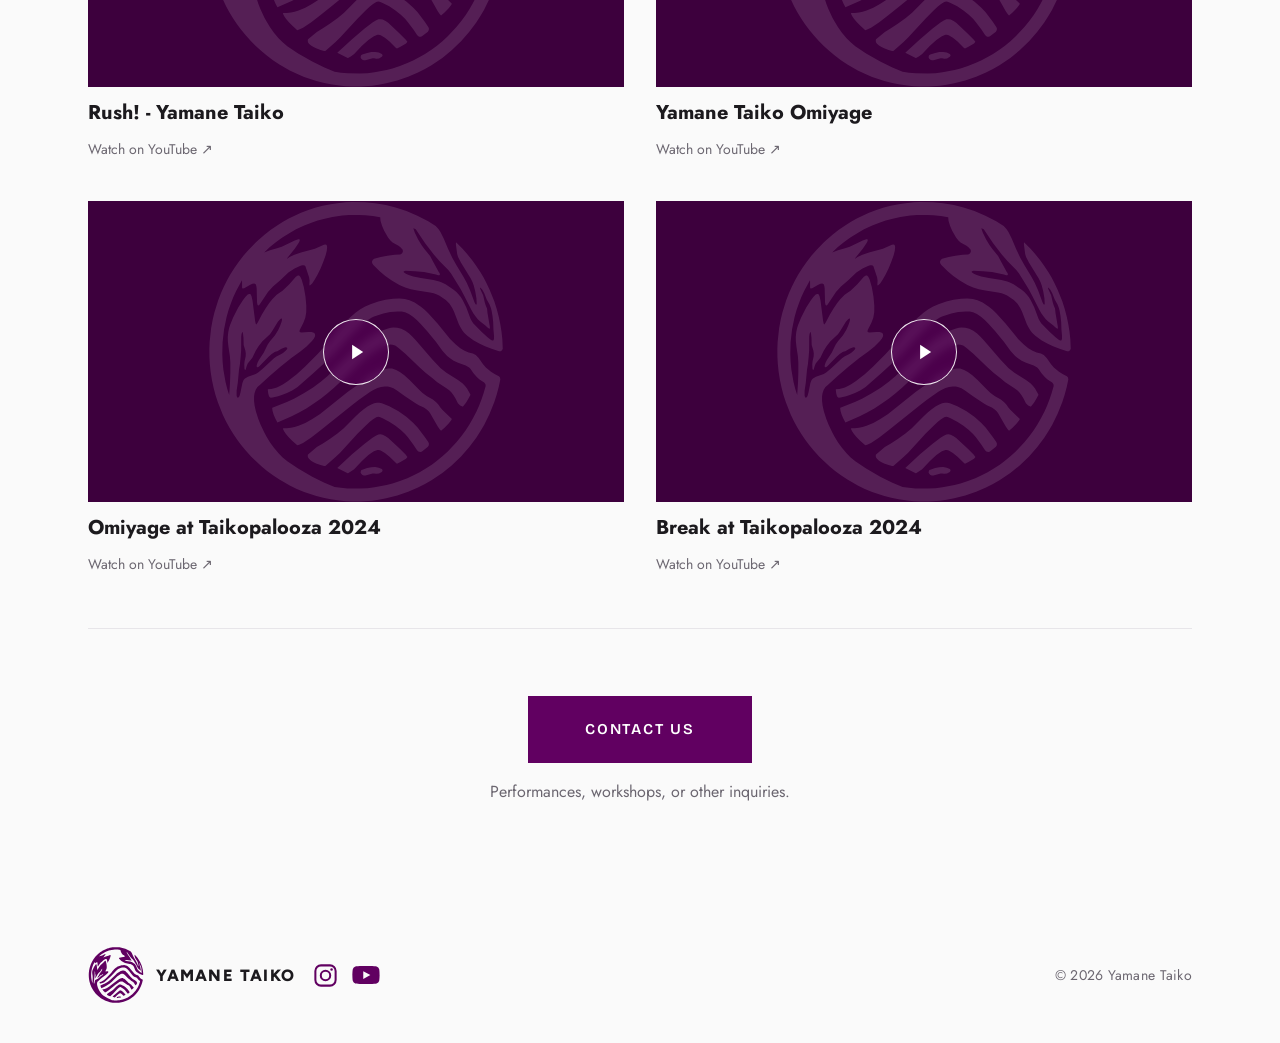
==== commit e9041b7c: "Add files via upload" ====
--- a/index.html
+++ b/index.html
@@ -18,7 +18,7 @@
 <link rel="preconnect" href="https://fonts.googleapis.com">
 <link rel="preconnect" href="https://fonts.gstatic.com" crossorigin>
 <link rel="stylesheet" href="https://fonts.googleapis.com/css2?family=Bricolage+Grotesque:opsz,wdth,wght@12..96,75..100,200..800&family=Jost:wght@300..700&family=Figtree:wght@800&display=swap">
-<link rel="stylesheet" href="css/style.css?v=13">
+<link rel="stylesheet" href="css/style.css?v=16">
 
 </head><body data-page="home">
 <header class="site-head">
@@ -82,6 +82,6 @@
   </div>
 </footer>
 
-<script src="js/content.js?v=13"></script>
-<script src="js/main.js?v=13"></script>
+<script src="js/content.js?v=16"></script>
+<script src="js/main.js?v=16"></script>
 </body></html>
--- a/css/style.css
+++ b/css/style.css
@@ -33,6 +33,7 @@
 .sr-only{position:absolute;width:1px;height:1px;overflow:hidden;clip:rect(0 0 0 0);white-space:nowrap}
 .wrap{max-width:var(--max);margin-inline:auto;padding-inline:var(--gutter)}
 .caps{font-family:var(--font-mark);font-weight:600;font-size:var(--step--1);letter-spacing:.16em;text-transform:uppercase}
+.nav.caps{letter-spacing:.1em}   /* header menu labels: a little tighter than other caps text */
 :focus-visible{outline:2px solid var(--accent-text);outline-offset:3px}
 
 /* ---------- header ---------- */
@@ -148,10 +149,10 @@
 .intro .prose{gap:1.2em}
 .intro .lead{font-size:1em;font-weight:700;line-height:inherit;color:var(--black)}
 @media (max-width:700px){ .intro{grid-template-columns:minmax(0,1fr) auto;gap:20px} .intro .k{height:220px;align-self:start} }
-.intro .btns{margin-top:12px}
+.intro .btns{margin-top:12px;letter-spacing:.1em}
 .cta{background:var(--paper)}
 .cta .wrap{display:flex;flex-direction:column;align-items:center;text-align:center;gap:16px}
-.cta .btn{padding:20px 56px;font-size:.9375rem;letter-spacing:.18em}
+.cta .btn{padding:20px 56px;font-size:.9375rem;letter-spacing:.12em}
 .block.cta{padding-top:0}
 .block.cta .wrap::before{content:"";display:block;width:min(100%,var(--max) - 2 * var(--gutter));height:1px;background:var(--line);margin-bottom:clamp(36px,4vw,56px)}
 .block:has(+ .block.cta){padding-bottom:clamp(36px,4vw,56px)}
@@ -202,7 +203,7 @@
 
 /* media */
 .tabs{display:flex;gap:32px;margin-bottom:36px}
-.tabs.caps button{font-size:1rem;letter-spacing:.08em}
+.tabs.caps button{font-size:1rem;letter-spacing:.05em}
 .tabs button{font:inherit;background:none;border:0;border-bottom:2px solid transparent;color:var(--mute);padding:0 0 12px;cursor:pointer;margin-bottom:-1px}
 .tabs button[aria-selected="true"]{color:var(--ink);border-color:var(--plum)}
 .videos{display:grid;grid-template-columns:repeat(2,minmax(0,1fr));gap:40px 32px}
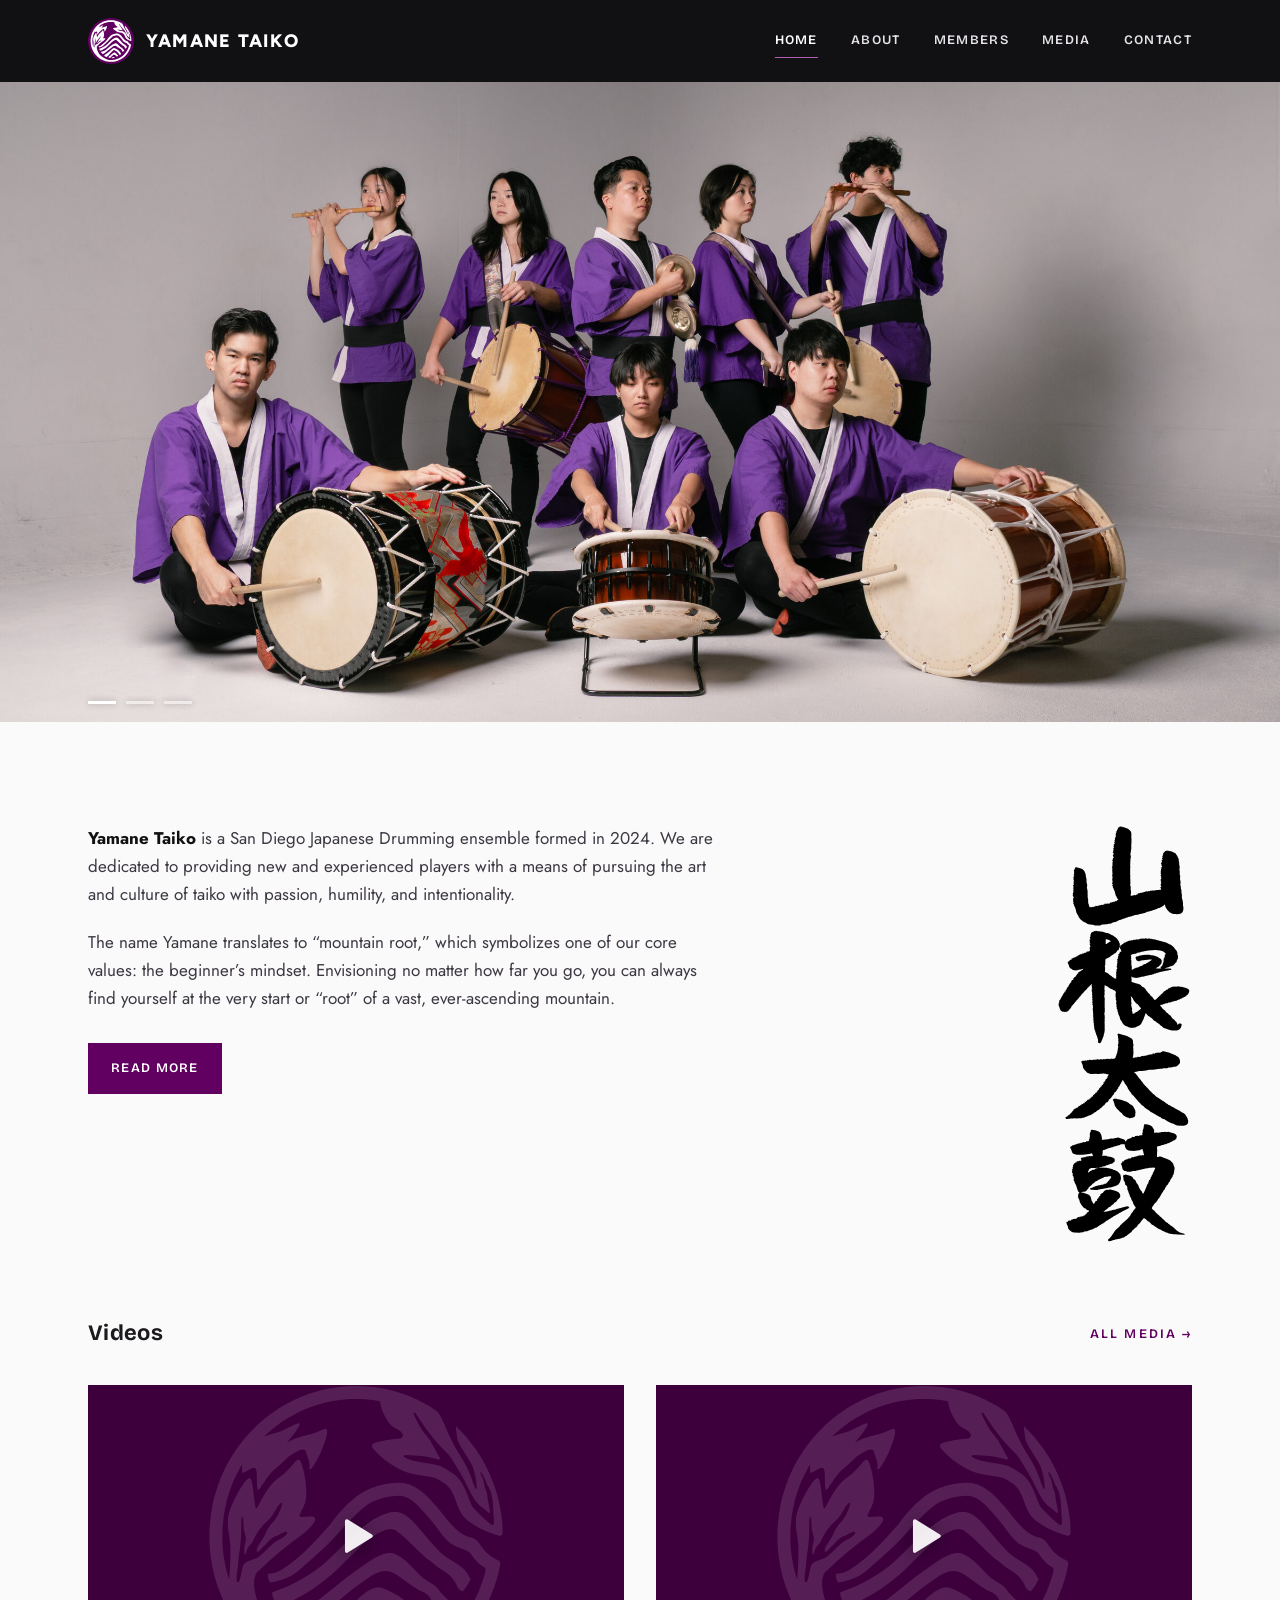
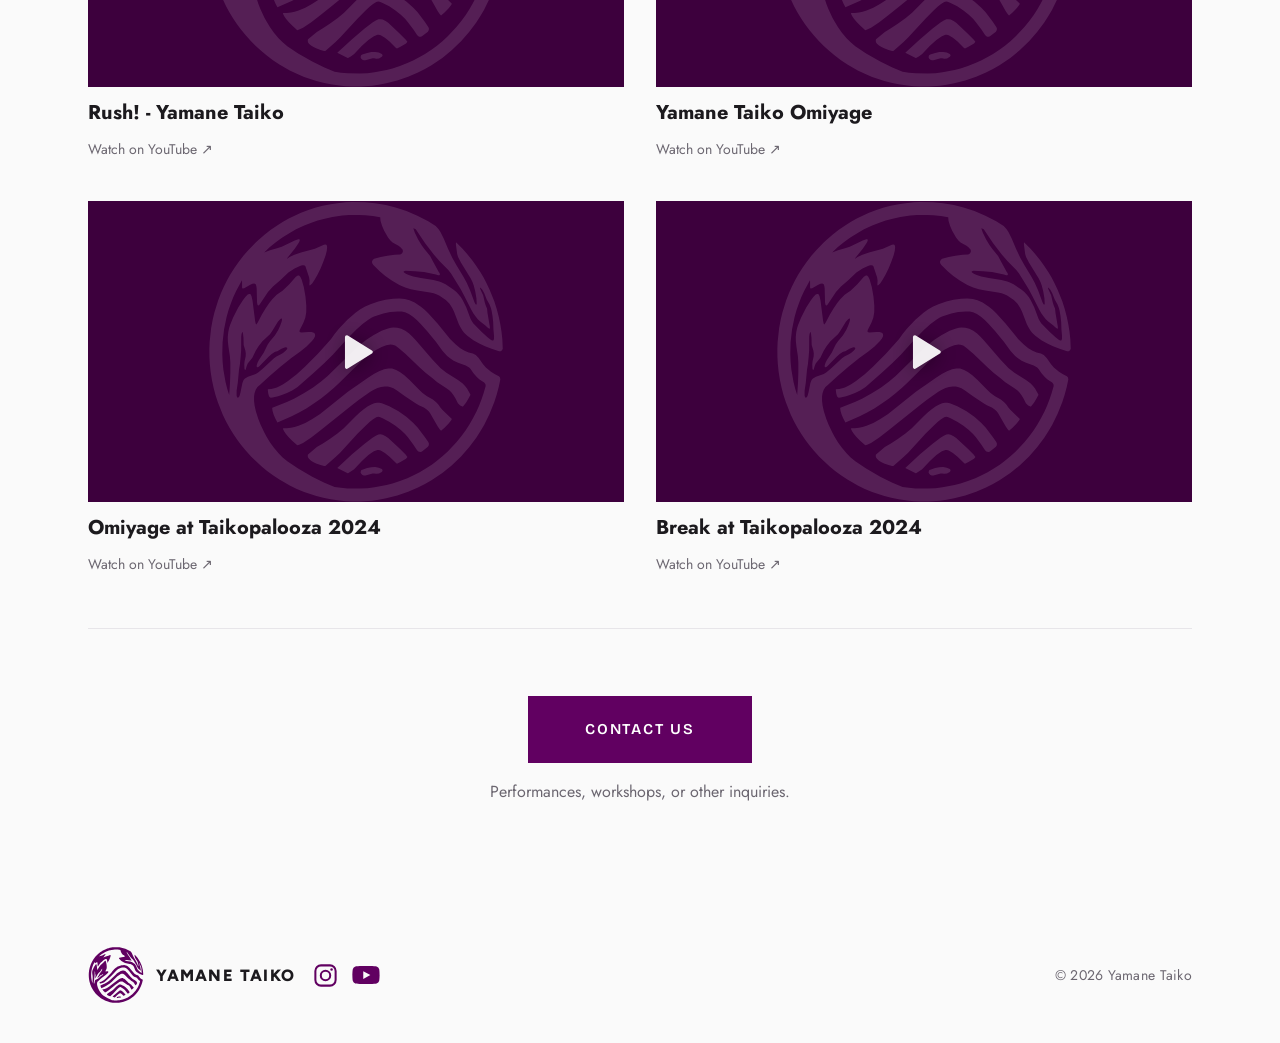
==== commit 7c1c55a4: "Add files via upload" ====
--- a/index.html
+++ b/index.html
@@ -18,7 +18,7 @@
 <link rel="preconnect" href="https://fonts.googleapis.com">
 <link rel="preconnect" href="https://fonts.gstatic.com" crossorigin>
 <link rel="stylesheet" href="https://fonts.googleapis.com/css2?family=Bricolage+Grotesque:opsz,wdth,wght@12..96,75..100,200..800&family=Jost:wght@300..700&family=Figtree:wght@800&display=swap">
-<link rel="stylesheet" href="css/style.css?v=16">
+<link rel="stylesheet" href="css/style.css?v=17">
 
 </head><body data-page="home">
 <header class="site-head">
@@ -82,6 +82,6 @@
   </div>
 </footer>
 
-<script src="js/content.js?v=16"></script>
-<script src="js/main.js?v=16"></script>
+<script src="js/content.js?v=17"></script>
+<script src="js/main.js?v=17"></script>
 </body></html>
--- a/css/style.css
+++ b/css/style.css
@@ -38,10 +38,9 @@
 
 /* ---------- header ---------- */
 .site-head{position:sticky;top:env(safe-area-inset-top,0px);z-index:20;color:#fff;background:none}
-/* translucent frosted header: page shows through faintly as you scroll */
+/* solid dark header; the same layer also forms the mobile menu panel */
 @property --menu-a{syntax:'<number>';inherits:false;initial-value:0}
-.site-head::before{content:"";position:absolute;inset:0;z-index:-1;pointer-events:none;background:rgba(17,16,19,.93);-webkit-backdrop-filter:blur(20px) saturate(1.2);backdrop-filter:blur(20px) saturate(1.2)}
-@supports not ((backdrop-filter:blur(1px)) or (-webkit-backdrop-filter:blur(1px))){.site-head::before{background:rgba(17,16,19,.94)}}
+.site-head::before{content:"";position:absolute;inset:0;z-index:-1;pointer-events:none;background:var(--black)}
 .site-head .wrap{display:flex;align-items:center;justify-content:space-between;gap:24px;min-height:68px}
 @media (min-width:761px){ .site-head .wrap{min-height:82px} .site-head .brand .logo{width:46px;height:46px} .site-head .brand .wordmark{font-size:1.13rem} }
 .brand{color:#fff;display:flex;align-items:center;gap:12px;text-decoration:none}
@@ -214,10 +213,10 @@
 .thumb{all:unset;box-sizing:border-box;cursor:pointer;width:100%;aspect-ratio:16/9;max-width:100%;background:var(--plum-deep);position:relative;overflow:hidden;display:grid;place-items:center;color:#fff}
 .thumb:focus-visible{outline:2px solid var(--accent-text);outline-offset:3px}
 .thumb > img{position:absolute;inset:0;width:100%;height:100%;object-fit:cover;transition:transform .18s ease-out,filter .18s ease-out}
-.thumb .play{position:relative;width:66px;height:66px;border-radius:50%;border:1.5px solid rgba(255,255,255,.9);background:rgba(97,0,97,.42);-webkit-backdrop-filter:blur(4px);backdrop-filter:blur(4px);display:grid;place-items:center;transition:background .12s ease-out,transform .14s cubic-bezier(.2,.9,.3,1.4)}
+/* simple play icon: a plain white triangle with a soft shadow so it reads on any thumbnail */
+.thumb .play{position:relative;display:grid;place-items:center;filter:drop-shadow(0 2px 10px rgba(0,0,0,.45));opacity:.92;transition:opacity .12s ease-out}
 .thumb .play svg{display:block}
-.thumb:hover .play,.thumb:focus-visible .play{background:rgba(97,0,97,.72);transform:scale(1.12)}
-.thumb:active .play{transform:scale(.96);transition-duration:.06s}
+.thumb:hover .play,.thumb:focus-visible .play{opacity:1}
 .thumb:hover > img{transform:scale(1.035);filter:brightness(1.06)}
 .thumb{transition:transform .14s cubic-bezier(.2,.9,.3,1.3),box-shadow .14s ease-out}
 .thumb:hover{transform:translateY(-3px);box-shadow:0 12px 24px -12px rgba(61,0,61,.5)}
